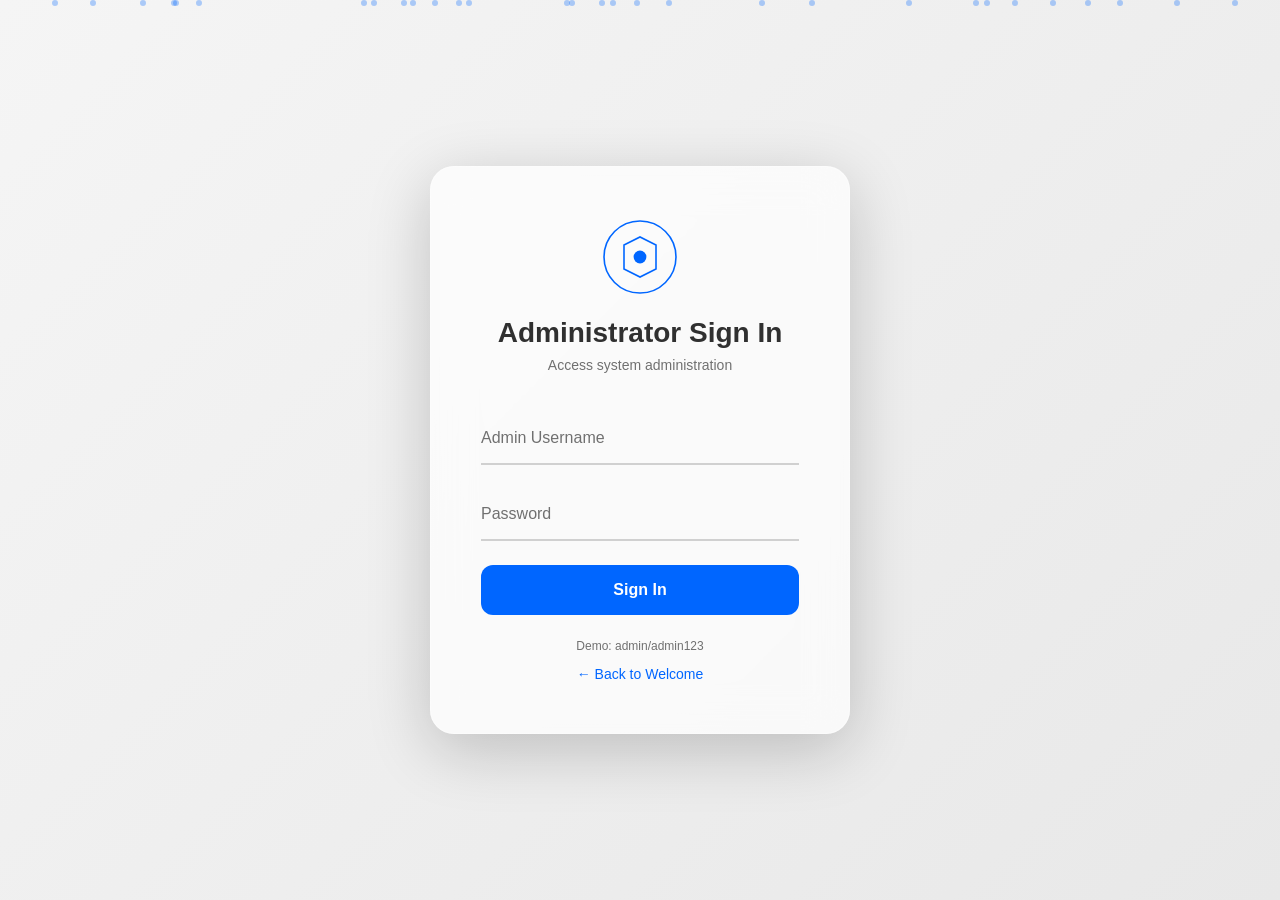
==== admin-dashboard.html @ 5cc5a293 "Initial Commit" ====
<!DOCTYPE html>
<html lang="en">
<head>
    <meta charset="UTF-8">
    <meta name="viewport" content="width=device-width, initial-scale=1.0">
    <title>Admin Dashboard - School Portal</title>
    <link rel="stylesheet" href="css/style.css">
    <link rel="stylesheet" href="css/dashboard.css">
    <link rel="stylesheet" href="css/animations.css">
</head>
<body>
    <div class="dashboard">
        <div class="dashboard-sidebar">
            <div class="sidebar-header">
                <div class="sidebar-logo">
                    <svg viewBox="0 0 100 100" class="sidebar-logo-svg">
                        <circle cx="50" cy="50" r="45" fill="none" stroke="#0066FF" stroke-width="2"/>
                        <path d="M30 35 L50 25 L70 35 L70 65 L50 75 L30 65 Z" fill="none" stroke="#0066FF" stroke-width="2"/>
                        <circle cx="50" cy="50" r="8" fill="#0066FF"/>
                    </svg>
                </div>
                <h3 class="sidebar-title">Admin Portal</h3>
            </div>
            <nav class="sidebar-nav">
                <div class="nav-item active" data-section="overview">
                    <span class="nav-icon">📊</span>
                    <span class="nav-text">Overview</span>
                </div>
                <div class="nav-item" data-section="users">
                    <span class="nav-icon">👥</span>
                    <span class="nav-text">Users</span>
                </div>
                <div class="nav-item" data-section="teachers">
                    <span class="nav-icon">👨‍🏫</span>
                    <span class="nav-text">Teachers</span>
                </div>
                <div class="nav-item" data-section="settings">
                    <span class="nav-icon">⚙️</span>
                    <span class="nav-text">Settings</span>
                </div>
                <div class="nav-item" data-section="backup">
                    <span class="nav-icon">💾</span>
                    <span class="nav-text">Backup</span>
                </div>
            </nav>
            <div class="sidebar-footer">
                <div class="user-info">
                    <div class="user-avatar">🔧</div>
                    <div class="user-details">
                        <p class="user-name">Administrator</p>
                        <p class="user-role">Admin</p>
                    </div>
                </div>
                <button class="logout-button" id="admin-logout">
                    <span class="logout-icon">🚪</span>
                    <span>Logout</span>
                </button>
            </div>
        </div>
        <div class="dashboard-main">
            <div class="dashboard-header">
                <h1 class="page-title" id="admin-page-title">Overview</h1>
            </div>
            <div class="dashboard-content" id="admin-content">
                <!-- Overview Section -->
                <div class="content-section active" id="admin-overview-section">
                    <div class="stats-grid">
                        <div class="stat-card">
                            <div class="stat-icon users-icon">👥</div>
                            <div class="stat-content">
                                <h3 class="stat-value" id="total-users">0</h3>
                                <p class="stat-label">Total Users</p>
                            </div>
                        </div>
                        <div class="stat-card">
                            <div class="stat-icon teachers-icon">👨‍🏫</div>
                            <div class="stat-content">
                                <h3 class="stat-value" id="total-teachers">0</h3>
                                <p class="stat-label">Teachers</p>
                            </div>
                        </div>
                        <div class="stat-card">
                            <div class="stat-icon students-admin-icon">👨‍🎓</div>
                            <div class="stat-content">
                                <h3 class="stat-value" id="total-students-admin">0</h3>
                                <p class="stat-label">Students</p>
                            </div>
                        </div>
                        <div class="stat-card">
                            <div class="stat-icon exams-admin-icon">📝</div>
                            <div class="stat-content">
                                <h3 class="stat-value" id="total-exams-admin">0</h3>
                                <p class="stat-label">Total Exams</p>
                            </div>
                        </div>
                    </div>
                </div>
                <!-- Users Section -->
                <div class="content-section" id="admin-users-section">
                    <div class="section-header">
                        <h2>All Users</h2>
                    </div>
                    <div class="table-container">
                        <table class="data-table">
                            <thead>
                                <tr>
                                    <th>Username</th>
                                    <th>Role</th>
                                    <th>Status</th>
                                    <th>Actions</th>
                                </tr>
                            </thead>
                            <tbody id="users-table-body"></tbody>
                        </table>
                    </div>
                </div>
                <!-- Teachers Section -->
                <div class="content-section" id="admin-teachers-section">
                    <div class="section-header">
                        <h2>Teacher Accounts</h2>
                        <button class="primary-button" id="add-teacher-btn">Add Teacher</button>
                    </div>
                    <div class="table-container">
                        <table class="data-table">
                            <thead>
                                <tr>
                                    <th>Username</th>
                                    <th>Email</th>
                                    <th>Created</th>
                                    <th>Actions</th>
                                </tr>
                            </thead>
                            <tbody id="teachers-table-body"></tbody>
                        </table>
                    </div>
                </div>
                <!-- Settings Section -->
                <div class="content-section" id="admin-settings-section">
                    <div class="section-header">
                        <h2>System Settings</h2>
                    </div>
                    <div class="settings-form">
                        <div class="setting-group">
                            <label>System Name</label>
                            <input type="text" class="setting-input" value="School Portal">
                        </div>
                        <div class="setting-group">
                            <label>Default Exam Duration (minutes)</label>
                            <input type="number" class="setting-input" value="60">
                        </div>
                        <div class="setting-group">
                            <label>Passing Score (%)</label>
                            <input type="number" class="setting-input" value="50">
                        </div>
                        <button class="primary-button">Save Settings</button>
                    </div>
                </div>
                <!-- Backup Section -->
                <div class="content-section" id="admin-backup-section">
                    <div class="section-header">
                        <h2>Backup & Restore</h2>
                    </div>
                    <div class="backup-actions">
                        <button class="primary-button" id="backup-btn">Create Backup</button>
                        <button class="secondary-button" id="restore-btn">Restore Backup</button>
                    </div>
                    <div class="backup-info">
                        <p>Last backup: Never</p>
                    </div>
                </div>
            </div>
        </div>
    </div>

    <!-- Modal Container -->
    <div id="modal-container" class="modal-container hidden">
        <div class="modal-overlay"></div>
        <div class="modal-content" id="modal-content"></div>
    </div>

    <script src="js/database.js"></script>
    <script src="js/admin-dashboard.js"></script>
</body>
</html>
---- css/style.css ----
/* Reset and Base Styles */
* {
    margin: 0;
    padding: 0;
    box-sizing: border-box;
}

:root {
    --primary-blue: #0066FF;
    --primary-blue-light: #3385FF;
    --primary-blue-dark: #0044CC;
    --white: #FFFFFF;
    --gray-100: #F5F5F5;
    --gray-200: #E8E8E8;
    --gray-300: #D0D0D0;
    --gray-400: #A0A0A0;
    --gray-500: #707070;
    --gray-600: #505050;
    --gray-700: #303030;
    --gray-800: #202020;
    --gray-900: #101010;
    --success: #00CC66;
    --warning: #FF9900;
    --error: #FF3366;
    --shadow-sm: 0 2px 8px rgba(0, 0, 0, 0.08);
    --shadow-md: 0 4px 16px rgba(0, 0, 0, 0.12);
    --shadow-lg: 0 8px 32px rgba(0, 0, 0, 0.16);
    --shadow-xl: 0 16px 64px rgba(0, 0, 0, 0.2);
    --glass-bg: rgba(255, 255, 255, 0.7);
    --glass-border: rgba(255, 255, 255, 0.3);
    --transition-fast: 0.2s ease;
    --transition-normal: 0.3s ease;
    --transition-slow: 0.5s ease;
}

body {
    font-family: 'Segoe UI', Tahoma, Geneva, Verdana, sans-serif;
    background: var(--white);
    color: var(--gray-700);
    overflow: hidden;
    height: 100vh;
    width: 100vw;
}

/* Welcome Screen */
.welcome-screen {
    position: fixed;
    top: 0;
    left: 0;
    width: 100%;
    height: 100%;
    background: linear-gradient(135deg, var(--primary-blue) 0%, var(--primary-blue-dark) 100%);
    display: flex;
    align-items: center;
    justify-content: center;
    z-index: 1000;
}

.welcome-content {
    text-align: center;
    color: var(--white);
    z-index: 2;
}

.logo-area {
    margin-bottom: 60px;
}

.logo-icon {
    width: 120px;
    height: 120px;
    margin: 0 auto 30px;
}

.logo-svg {
    width: 100%;
    height: 100%;
    filter: drop-shadow(0 0 20px rgba(255, 255, 255, 0.5));
}

.welcome-title {
    font-size: 24px;
    font-weight: 300;
    letter-spacing: 8px;
    margin-bottom: 10px;
}

.welcome-subtitle {
    font-size: 48px;
    font-weight: 700;
    letter-spacing: 4px;
    text-shadow: 0 0 30px rgba(255, 255, 255, 0.3);
    margin-bottom: 10px;
}

.welcome-description {
    font-size: 16px;
    opacity: 0.8;
    letter-spacing: 2px;
}

.enter-button {
    position: relative;
    padding: 18px 60px;
    font-size: 18px;
    font-weight: 600;
    color: var(--white);
    background: transparent;
    border: 2px solid var(--white);
    border-radius: 50px;
    cursor: pointer;
    overflow: hidden;
    transition: all var(--transition-normal);
}

.enter-button:hover {
    background: var(--white);
    color: var(--primary-blue);
    transform: scale(1.05);
    box-shadow: 0 0 40px rgba(255, 255, 255, 0.4);
}

.button-glow {
    position: absolute;
    top: 50%;
    left: 50%;
    width: 0;
    height: 0;
    background: radial-gradient(circle, rgba(255, 255, 255, 0.3) 0%, transparent 70%);
    transform: translate(-50%, -50%);
    transition: width 0.6s ease, height 0.6s ease;
}

.enter-button:hover .button-glow {
    width: 300px;
    height: 300px;
}

.particles-container {
    position: absolute;
    top: 0;
    left: 0;
    width: 100%;
    height: 100%;
    overflow: hidden;
}

.particle {
    position: absolute;
    width: 4px;
    height: 4px;
    background: rgba(255, 255, 255, 0.6);
    border-radius: 50%;
}

/* Scanner Screen */
.scanner-screen {
    position: fixed;
    top: 0;
    left: 0;
    width: 100%;
    height: 100%;
    background: linear-gradient(135deg, var(--primary-blue) 0%, var(--primary-blue-dark) 100%);
    display: flex;
    align-items: center;
    justify-content: center;
    z-index: 1001;
}

.scanner-screen.hidden {
    display: none;
}

.scanner-container {
    position: relative;
    width: 300px;
    height: 300px;
}

.scanner-ring {
    position: absolute;
    top: 50%;
    left: 50%;
    transform: translate(-50%, -50%);
    border: 2px solid rgba(255, 255, 255, 0.3);
    border-radius: 50%;
}

.ring-1 {
    width: 100px;
    height: 100px;
}

.ring-2 {
    width: 180px;
    height: 180px;
    border-color: rgba(255, 255, 255, 0.5);
}

.ring-3 {
    width: 260px;
    height: 260px;
    border-color: rgba(255, 255, 255, 0.2);
}

.scanner-center {
    position: absolute;
    top: 50%;
    left: 50%;
    transform: translate(-50%, -50%);
    width: 60px;
    height: 60px;
}

.scanner-core {
    width: 100%;
    height: 100%;
    background: var(--white);
    border-radius: 50%;
    box-shadow: 0 0 30px rgba(255, 255, 255, 0.8);
}

.scanner-particles {
    position: absolute;
    top: 0;
    left: 0;
    width: 100%;
    height: 100%;
}

.scanner-particle {
    position: absolute;
    width: 3px;
    height: 3px;
    background: var(--white);
    border-radius: 50%;
}

.scanner-text {
    position: absolute;
    bottom: 100px;
    left: 50%;
    transform: translateX(-50%);
    text-align: center;
    color: var(--white);
}

.scanner-label {
    font-size: 14px;
    letter-spacing: 4px;
    margin-bottom: 10px;
    opacity: 0.8;
}

.scanner-percentage {
    font-size: 48px;
    font-weight: 700;
    text-shadow: 0 0 20px rgba(255, 255, 255, 0.5);
}

.scanner-light-rays {
    position: absolute;
    top: 0;
    left: 0;
    width: 100%;
    height: 100%;
    background: radial-gradient(circle at center, transparent 0%, rgba(0, 0, 0, 0.3) 100%);
}

/* Login Screen */
.login-screen {
    position: fixed;
    top: 0;
    left: 0;
    width: 100%;
    height: 100%;
    display: flex;
    align-items: center;
    justify-content: center;
}

.login-background {
    position: absolute;
    top: 0;
    left: 0;
    width: 100%;
    height: 100%;
    background: linear-gradient(135deg, var(--gray-100) 0%, var(--gray-200) 100%);
}

.login-particles {
    position: absolute;
    top: 0;
    left: 0;
    width: 100%;
    height: 100%;
    overflow: hidden;
}

.login-particle {
    position: absolute;
    width: 6px;
    height: 6px;
    background: var(--primary-blue);
    border-radius: 50%;
    opacity: 0.3;
}

.login-card {
    position: relative;
    width: 420px;
    padding: 50px;
    background: var(--glass-bg);
    backdrop-filter: blur(20px);
    -webkit-backdrop-filter: blur(20px);
    border: 1px solid var(--glass-border);
    border-radius: 24px;
    box-shadow: var(--shadow-xl);
    z-index: 2;
}

.login-header {
    text-align: center;
    margin-bottom: 40px;
}

.login-logo {
    width: 80px;
    height: 80px;
    margin: 0 auto 20px;
}

.login-logo-svg {
    width: 100%;
    height: 100%;
}

.login-title {
    font-size: 28px;
    font-weight: 700;
    color: var(--gray-700);
    margin-bottom: 8px;
}

.login-subtitle {
    font-size: 14px;
    color: var(--gray-500);
}

.input-group {
    position: relative;
    margin-bottom: 24px;
}

.input-field {
    width: 100%;
    padding: 16px 0;
    font-size: 16px;
    background: transparent;
    border: none;
    border-bottom: 2px solid var(--gray-300);
    outline: none;
    transition: border-color var(--transition-normal);
}

.input-field:focus {
    border-bottom-color: var(--primary-blue);
}

.input-field:focus + .input-label,
.input-field:not(:placeholder-shown) + .input-label {
    top: -8px;
    font-size: 12px;
    color: var(--primary-blue);
}

.input-label {
    position: absolute;
    top: 16px;
    left: 0;
    font-size: 16px;
    color: var(--gray-500);
    pointer-events: none;
    transition: all var(--transition-normal);
}

.input-underline {
    position: absolute;
    bottom: 0;
    left: 0;
    width: 0;
    height: 2px;
    background: var(--primary-blue);
    transition: width var(--transition-normal);
}

.input-field:focus ~ .input-underline {
    width: 100%;
}

.login-button {
    position: relative;
    width: 100%;
    padding: 16px;
    font-size: 16px;
    font-weight: 600;
    color: var(--white);
    background: var(--primary-blue);
    border: none;
    border-radius: 12px;
    cursor: pointer;
    overflow: hidden;
    transition: all var(--transition-normal);
}

.login-button:hover {
    background: var(--primary-blue-light);
    transform: translateY(-2px);
    box-shadow: var(--shadow-lg);
}

.login-button:active {
    transform: translateY(0);
}

.button-loader {
    position: absolute;
    top: 50%;
    left: 50%;
    width: 24px;
    height: 24px;
    border: 3px solid rgba(255, 255, 255, 0.3);
    border-top-color: var(--white);
    border-radius: 50%;
    transform: translate(-50%, -50%);
    opacity: 0;
    transition: opacity var(--transition-normal);
}

.login-button.loading .button-loader {
    opacity: 1;
    animation: spin 1s linear infinite;
}

.login-button.loading .button-text {
    opacity: 0;
}

.button-ripple {
    position: absolute;
    top: 50%;
    left: 50%;
    width: 0;
    height: 0;
    background: rgba(255, 255, 255, 0.3);
    border-radius: 50%;
    transform: translate(-50%, -50%);
    transition: width 0.6s ease, height 0.6s ease;
}

.login-button:active .button-ripple {
    width: 300px;
    height: 300px;
}

.login-footer {
    margin-top: 24px;
    text-align: center;
}

.demo-credentials {
    font-size: 12px;
    color: var(--gray-500);
    margin-bottom: 12px;
}

.back-link {
    font-size: 14px;
    color: var(--primary-blue);
    text-decoration: none;
    transition: color var(--transition-normal);
}

.back-link:hover {
    color: var(--primary-blue-dark);
}

/* Utility Classes */
.hidden {
    display: none !important;
}

/* Buttons */
.primary-button {
    padding: 12px 24px;
    font-size: 14px;
    font-weight: 600;
    color: var(--white);
    background: var(--primary-blue);
    border: none;
    border-radius: 8px;
    cursor: pointer;
    transition: all var(--transition-normal);
}

.primary-button:hover {
    background: var(--primary-blue-light);
    transform: translateY(-2px);
    box-shadow: var(--shadow-md);
}

.secondary-button {
    padding: 12px 24px;
    font-size: 14px;
    font-weight: 600;
    color: var(--gray-700);
    background: var(--white);
    border: 2px solid var(--gray-300);
    border-radius: 8px;
    cursor: pointer;
    transition: all var(--transition-normal);
}

.secondary-button:hover {
    border-color: var(--primary-blue);
    color: var(--primary-blue);
}

.action-button {
    position: relative;
    width: 40px;
    height: 40px;
    background: var(--white);
    border: none;
    border-radius: 50%;
    cursor: pointer;
    transition: all var(--transition-normal);
}

.action-button:hover {
    background: var(--gray-100);
    transform: scale(1.1);
}

.notification-badge {
    position: absolute;
    top: -4px;
    right: -4px;
    min-width: 18px;
    height: 18px;
    padding: 0 6px;
    font-size: 11px;
    font-weight: 700;
    color: var(--white);
    background: var(--error);
    border-radius: 9px;
    display: flex;
    align-items: center;
    justify-content: center;
}

/* Modal */
.modal-container {
    position: fixed;
    top: 0;
    left: 0;
    width: 100%;
    height: 100%;
    z-index: 2000;
    display: flex;
    align-items: center;
    justify-content: center;
}

.modal-container.hidden {
    display: none;
}

.modal-overlay {
    position: absolute;
    top: 0;
    left: 0;
    width: 100%;
    height: 100%;
    background: rgba(0, 0, 0, 0.5);
    backdrop-filter: blur(4px);
}

.modal-content {
    position: relative;
    max-width: 600px;
    max-height: 80vh;
    overflow-y: auto;
    background: var(--white);
    border-radius: 16px;
    box-shadow: var(--shadow-xl);
    padding: 32px;
}

/* Scrollbar */
::-webkit-scrollbar {
    width: 8px;
}

::-webkit-scrollbar-track {
    background: var(--gray-100);
}

::-webkit-scrollbar-thumb {
    background: var(--gray-400);
    border-radius: 4px;
}

::-webkit-scrollbar-thumb:hover {
    background: var(--gray-500);
}
---- css/dashboard.css ----
/* Dashboard Styles */

.dashboard {
    position: fixed;
    top: 0;
    left: 0;
    width: 100%;
    height: 100%;
    display: flex;
    background: var(--gray-100);
}

/* Sidebar */
.dashboard-sidebar {
    width: 280px;
    background: var(--white);
    box-shadow: var(--shadow-md);
    display: flex;
    flex-direction: column;
    z-index: 10;
}

.sidebar-header {
    padding: 32px 24px;
    border-bottom: 1px solid var(--gray-200);
}

.sidebar-logo {
    width: 50px;
    height: 50px;
    margin-bottom: 16px;
}

.sidebar-logo-svg {
    width: 100%;
    height: 100%;
}

.sidebar-title {
    font-size: 18px;
    font-weight: 700;
    color: var(--gray-700);
}

.sidebar-nav {
    flex: 1;
    padding: 24px 16px;
    overflow-y: auto;
}

.nav-item {
    display: flex;
    align-items: center;
    padding: 16px 20px;
    margin-bottom: 8px;
    border-radius: 12px;
    cursor: pointer;
    transition: all var(--transition-normal);
}

.nav-item:hover {
    background: var(--gray-100);
}

.nav-item.active {
    background: var(--primary-blue);
    color: var(--white);
}

.nav-icon {
    font-size: 20px;
    margin-right: 12px;
}

.nav-text {
    font-size: 14px;
    font-weight: 600;
}

.sidebar-footer {
    padding: 24px;
    border-top: 1px solid var(--gray-200);
}

.user-info {
    display: flex;
    align-items: center;
    margin-bottom: 16px;
}

.user-avatar {
    width: 40px;
    height: 40px;
    font-size: 20px;
    display: flex;
    align-items: center;
    justify-content: center;
    background: var(--gray-100);
    border-radius: 50%;
    margin-right: 12px;
}

.user-details {
    flex: 1;
}

.user-name {
    font-size: 14px;
    font-weight: 600;
    color: var(--gray-700);
    margin-bottom: 4px;
}

.user-role {
    font-size: 12px;
    color: var(--gray-500);
}

.logout-button {
    width: 100%;
    padding: 12px;
    display: flex;
    align-items: center;
    justify-content: center;
    background: var(--gray-100);
    border: none;
    border-radius: 8px;
    cursor: pointer;
    transition: all var(--transition-normal);
}

.logout-button:hover {
    background: var(--error);
    color: var(--white);
}

.logout-icon {
    margin-right: 8px;
}

/* Dashboard Main */
.dashboard-main {
    flex: 1;
    display: flex;
    flex-direction: column;
    overflow: hidden;
}

.dashboard-header {
    padding: 24px 32px;
    background: var(--white);
    box-shadow: var(--shadow-sm);
    display: flex;
    justify-content: space-between;
    align-items: center;
}

.page-title {
    font-size: 24px;
    font-weight: 700;
    color: var(--gray-700);
}

.header-actions {
    display: flex;
    gap: 12px;
}

.dashboard-content {
    flex: 1;
    padding: 32px;
    overflow-y: auto;
}

/* Content Sections */
.content-section {
    display: none;
}

.content-section.active {
    display: block;
    animation: fadeIn 0.3s ease;
}

/* Stats Grid */
.stats-grid {
    display: grid;
    grid-template-columns: repeat(auto-fit, minmax(250px, 1fr));
    gap: 24px;
}

.stat-card {
    background: var(--white);
    border-radius: 16px;
    padding: 24px;
    box-shadow: var(--shadow-md);
    display: flex;
    align-items: center;
    transition: all var(--transition-normal);
    animation: slideInUp 0.5s ease forwards;
    opacity: 0;
}

.stat-card:hover {
    transform: translateY(-4px);
    box-shadow: var(--shadow-lg);
}

.stat-icon {
    width: 60px;
    height: 60px;
    font-size: 28px;
    display: flex;
    align-items: center;
    justify-content: center;
    background: var(--gray-100);
    border-radius: 12px;
    margin-right: 16px;
}

.stat-content {
    flex: 1;
}

.stat-value {
    font-size: 32px;
    font-weight: 700;
    color: var(--gray-700);
    margin-bottom: 4px;
}

.stat-label {
    font-size: 14px;
    color: var(--gray-500);
}

/* Section Header */
.section-header {
    display: flex;
    justify-content: space-between;
    align-items: center;
    margin-bottom: 24px;
}

.section-header h2 {
    font-size: 20px;
    font-weight: 700;
    color: var(--gray-700);
}

/* Search Bar */
.search-bar {
    margin-bottom: 24px;
}

.search-input {
    width: 100%;
    padding: 16px 20px;
    font-size: 14px;
    background: var(--white);
    border: 2px solid var(--gray-200);
    border-radius: 12px;
    outline: none;
    transition: border-color var(--transition-normal);
}

.search-input:focus {
    border-color: var(--primary-blue);
}

/* Table */
.table-container {
    background: var(--white);
    border-radius: 16px;
    box-shadow: var(--shadow-md);
    overflow: hidden;
}

.data-table {
    width: 100%;
    border-collapse: collapse;
}

.data-table thead {
    background: var(--gray-100);
}

.data-table th {
    padding: 16px;
    text-align: left;
    font-size: 12px;
    font-weight: 600;
    color: var(--gray-600);
    text-transform: uppercase;
    letter-spacing: 0.5px;
}

.data-table td {
    padding: 16px;
    border-bottom: 1px solid var(--gray-200);
    font-size: 14px;
    color: var(--gray-700);
}

.data-table tbody tr:hover {
    background: var(--gray-50);
}

.data-table tbody tr:last-child td {
    border-bottom: none;
}

/* Results Summary */
.results-summary {
    display: grid;
    grid-template-columns: repeat(auto-fit, minmax(200px, 1fr));
    gap: 24px;
    margin-bottom: 24px;
}

.summary-card {
    background: var(--white);
    border-radius: 16px;
    padding: 24px;
    box-shadow: var(--shadow-md);
}

.summary-card h3 {
    font-size: 14px;
    color: var(--gray-500);
    margin-bottom: 16px;
}

.progress-bar {
    width: 100%;
    height: 8px;
    background: var(--gray-200);
    border-radius: 4px;
    overflow: hidden;
    margin-bottom: 8px;
}

.progress-fill {
    height: 100%;
    background: var(--success);
    border-radius: 4px;
    transition: width 1s ease;
}

.percentage {
    font-size: 24px;
    font-weight: 700;
    color: var(--gray-700);
}

.average-score {
    font-size: 32px;
    font-weight: 700;
    color: var(--primary-blue);
}

/* Monitoring Grid */
.monitoring-grid {
    display: grid;
    grid-template-columns: repeat(auto-fill, minmax(300px, 1fr));
    gap: 24px;
}

.no-active-exams,
.no-exams,
.no-results {
    text-align: center;
    padding: 60px 20px;
    color: var(--gray-500);
}

/* Student Dashboard */
.student-dashboard {
    height: 100vh;
    display: flex;
    flex-direction: column;
    background: var(--gray-100);
}

.student-header {
    padding: 24px 32px;
    background: var(--white);
    box-shadow: var(--shadow-md);
    display: flex;
    justify-content: space-between;
    align-items: center;
}

.student-logo {
    width: 50px;
    height: 50px;
}

.student-logo-svg {
    width: 100%;
    height: 100%;
}

.student-title {
    font-size: 24px;
    font-weight: 700;
    color: var(--gray-700);
}

.student-user {
    display: flex;
    align-items: center;
    gap: 12px;
}

.student-avatar {
    width: 40px;
    height: 40px;
    font-size: 20px;
    display: flex;
    align-items: center;
    justify-content: center;
    background: var(--gray-100);
    border-radius: 50%;
}

.student-name {
    font-size: 14px;
    font-weight: 600;
    color: var(--gray-700);
}

.logout-button-small {
    padding: 8px 16px;
    font-size: 12px;
    font-weight: 600;
    color: var(--gray-700);
    background: var(--gray-100);
    border: none;
    border-radius: 6px;
    cursor: pointer;
    transition: all var(--transition-normal);
}

.logout-button-small:hover {
    background: var(--error);
    color: var(--white);
}

.student-content {
    flex: 1;
    padding: 32px;
    overflow-y: auto;
}

.student-welcome {
    margin-bottom: 32px;
}

.student-welcome h2 {
    font-size: 28px;
    font-weight: 700;
    color: var(--gray-700);
    margin-bottom: 8px;
}

.student-welcome p {
    font-size: 16px;
    color: var(--gray-500);
}

.student-sections {
    display: grid;
    grid-template-columns: repeat(auto-fit, minmax(400px, 1fr));
    gap: 24px;
}

.student-section {
    background: var(--white);
    border-radius: 16px;
    padding: 24px;
    box-shadow: var(--shadow-md);
}

.student-section h3 {
    font-size: 18px;
    font-weight: 700;
    color: var(--gray-700);
    margin-bottom: 20px;
}

.exams-list,
.results-list {
    display: flex;
    flex-direction: column;
    gap: 16px;
}

.exam-card,
.result-card {
    padding: 16px;
    background: var(--gray-100);
    border-radius: 12px;
    transition: all var(--transition-normal);
}

.exam-card:hover {
    background: var(--gray-200);
}

.exam-card h4 {
    font-size: 16px;
    font-weight: 600;
    color: var(--gray-700);
    margin-bottom: 8px;
}

.exam-card p {
    font-size: 14px;
    color: var(--gray-500);
    margin-bottom: 12px;
}

.exam-card .exam-actions {
    display: flex;
    gap: 12px;
}

.start-exam-btn {
    padding: 8px 16px;
    font-size: 12px;
    font-weight: 600;
    color: var(--white);
    background: var(--primary-blue);
    border: none;
    border-radius: 6px;
    cursor: pointer;
    transition: all var(--transition-normal);
}

.start-exam-btn:hover {
    background: var(--primary-blue-light);
}

.start-exam-btn:disabled {
    background: var(--gray-400);
    cursor: not-allowed;
}

.result-card h4 {
    font-size: 16px;
    font-weight: 600;
    color: var(--gray-700);
    margin-bottom: 8px;
}

.result-card .score {
    font-size: 24px;
    font-weight: 700;
    color: var(--primary-blue);
}

.result-card .status {
    font-size: 12px;
    font-weight: 600;
    padding: 4px 8px;
    border-radius: 4px;
    display: inline-block;
}

.result-card .status.pass {
    background: rgba(0, 204, 102, 0.1);
    color: var(--success);
}

.result-card .status.fail {
    background: rgba(255, 51, 102, 0.1);
    color: var(--error);
}

/* Exam Interface */
.exam-interface {
    height: 100vh;
    display: flex;
    flex-direction: column;
    background: var(--gray-100);
}

.exam-header {
    padding: 20px 32px;
    background: var(--white);
    box-shadow: var(--shadow-md);
    display: flex;
    justify-content: space-between;
    align-items: center;
}

.exam-info h2 {
    font-size: 20px;
    font-weight: 700;
    color: var(--gray-700);
    margin-bottom: 4px;
}

.exam-subject {
    font-size: 14px;
    color: var(--gray-500);
}

.exam-timer {
    display: flex;
    align-items: center;
    gap: 8px;
    padding: 12px 20px;
    background: var(--gray-100);
    border-radius: 8px;
}

.timer-icon {
    font-size: 18px;
}

.timer-display {
    font-size: 18px;
    font-weight: 700;
    color: var(--gray-700);
    font-family: 'Courier New', monospace;
}

.submit-exam-button {
    padding: 12px 24px;
    font-size: 14px;
    font-weight: 600;
    color: var(--white);
    background: var(--success);
    border: none;
    border-radius: 8px;
    cursor: pointer;
    transition: all var(--transition-normal);
}

.submit-exam-button:hover {
    background: #00E67A;
    transform: translateY(-2px);
    box-shadow: var(--shadow-md);
}

.exam-body {
    flex: 1;
    display: flex;
    padding: 32px;
    gap: 24px;
    overflow: hidden;
}

.question-area {
    flex: 1;
    background: var(--white);
    border-radius: 16px;
    padding: 32px;
    box-shadow: var(--shadow-md);
    overflow-y: auto;
}

.question-header {
    display: flex;
    justify-content: space-between;
    align-items: center;
    margin-bottom: 24px;
    padding-bottom: 16px;
    border-bottom: 2px solid var(--gray-200);
}

.question-number {
    font-size: 18px;
    font-weight: 700;
    color: var(--primary-blue);
}

.question-progress {
    font-size: 14px;
    color: var(--gray-500);
}

.question-content {
    margin-bottom: 32px;
}

.question-text {
    font-size: 18px;
    line-height: 1.6;
    color: var(--gray-700);
}

.options-container {
    display: flex;
    flex-direction: column;
    gap: 16px;
}

.option-item {
    display: flex;
    align-items: center;
    padding: 16px 20px;
    background: var(--gray-100);
    border: 2px solid var(--gray-200);
    border-radius: 12px;
    cursor: pointer;
    transition: all var(--transition-normal);
}

.option-item:hover {
    background: var(--gray-200);
    border-color: var(--primary-blue-light);
}

.option-item.selected {
    background: rgba(0, 102, 255, 0.05);
    border-color: var(--primary-blue);
}

.option-item input[type="radio"] {
    margin-right: 12px;
    width: 20px;
    height: 20px;
    accent-color: var(--primary-blue);
}

.option-label {
    font-size: 16px;
    color: var(--gray-700);
}

.question-nav {
    width: 300px;
    display: flex;
    flex-direction: column;
    gap: 16px;
}

.nav-buttons {
    display: flex;
    gap: 12px;
}

.nav-button {
    flex: 1;
    padding: 12px;
    font-size: 14px;
    font-weight: 600;
    color: var(--gray-700);
    background: var(--white);
    border: 2px solid var(--gray-300);
    border-radius: 8px;
    cursor: pointer;
    transition: all var(--transition-normal);
}

.nav-button:hover {
    border-color: var(--primary-blue);
    color: var(--primary-blue);
}

.nav-button:disabled {
    opacity: 0.5;
    cursor: not-allowed;
}

.question-palette {
    background: var(--white);
    border-radius: 16px;
    padding: 20px;
    box-shadow: var(--shadow-md);
    display: grid;
    grid-template-columns: repeat(5, 1fr);
    gap: 8px;
}

.palette-item {
    width: 40px;
    height: 40px;
    display: flex;
    align-items: center;
    justify-content: center;
    background: var(--gray-100);
    border: 2px solid var(--gray-200);
    border-radius: 8px;
    font-size: 14px;
    font-weight: 600;
    color: var(--gray-700);
    cursor: pointer;
    transition: all var(--transition-normal);
}

.palette-item:hover {
    background: var(--gray-200);
}

.palette-item.answered {
    background: var(--primary-blue);
    border-color: var(--primary-blue);
    color: var(--white);
}

.palette-item.current {
    border-color: var(--primary-blue);
    border-width: 3px;
}

/* Settings Form */
.settings-form {
    background: var(--white);
    border-radius: 16px;
    padding: 32px;
    box-shadow: var(--shadow-md);
}

.setting-group {
    margin-bottom: 24px;
}

.setting-group label {
    display: block;
    font-size: 14px;
    font-weight: 600;
    color: var(--gray-700);
    margin-bottom: 8px;
}

.setting-input {
    width: 100%;
    padding: 12px 16px;
    font-size: 14px;
    background: var(--gray-100);
    border: 2px solid var(--gray-200);
    border-radius: 8px;
    outline: none;
    transition: border-color var(--transition-normal);
}

.setting-input:focus {
    border-color: var(--primary-blue);
    background: var(--white);
}

/* Backup Actions */
.backup-actions {
    display: flex;
    gap: 16px;
    margin-bottom: 24px;
}

.backup-info {
    padding: 20px;
    background: var(--gray-100);
    border-radius: 8px;
}

.backup-info p {
    font-size: 14px;
    color: var(--gray-600);
}
---- css/animations.css ----
/* Animations */

@keyframes logoFloat {
    0%, 100% {
        transform: translateY(0);
    }
    50% {
        transform: translateY(-10px);
    }
}

@keyframes fadeInUp {
    from {
        opacity: 0;
        transform: translateY(30px);
    }
    to {
        opacity: 1;
        transform: translateY(0);
    }
}

@keyframes ringRotate {
    from {
        transform: translate(-50%, -50%) rotate(0deg);
    }
    to {
        transform: translate(-50%, -50%) rotate(360deg);
    }
}

@keyframes corePulse {
    0%, 100% {
        transform: scale(1);
        opacity: 1;
    }
    50% {
        transform: scale(1.2);
        opacity: 0.8;
    }
}

@keyframes scannerParticleOrbit {
    from {
        transform: rotate(0deg) translateX(150px) rotate(0deg);
    }
    to {
        transform: rotate(360deg) translateX(150px) rotate(-360deg);
    }
}

@keyframes particleFloat {
    0% {
        transform: translateY(100vh) rotate(0deg);
        opacity: 0;
    }
    10% {
        opacity: 1;
    }
    90% {
        opacity: 1;
    }
    100% {
        transform: translateY(-100vh) rotate(720deg);
        opacity: 0;
    }
}

@keyframes loginParticleFloat {
    0% {
        transform: translateY(100vh) translateX(0);
        opacity: 0;
    }
    10% {
        opacity: 0.3;
    }
    90% {
        opacity: 0.3;
    }
    100% {
        transform: translateY(-100vh) translateX(100px);
        opacity: 0;
    }
}

@keyframes spin {
    from {
        transform: translate(-50%, -50%) rotate(0deg);
    }
    to {
        transform: translate(-50%, -50%) rotate(360deg);
    }
}

@keyframes slideInLeft {
    from {
        transform: translateX(-100%);
        opacity: 0;
    }
    to {
        transform: translateX(0);
        opacity: 1;
    }
}

@keyframes slideInRight {
    from {
        transform: translateX(100%);
        opacity: 0;
    }
    to {
        transform: translateX(0);
        opacity: 1;
    }
}

@keyframes slideInUp {
    from {
        transform: translateY(100%);
        opacity: 0;
    }
    to {
        transform: translateY(0);
        opacity: 1;
    }
}

@keyframes slideInDown {
    from {
        transform: translateY(-100%);
        opacity: 0;
    }
    to {
        transform: translateY(0);
        opacity: 1;
    }
}

@keyframes fadeIn {
    from {
        opacity: 0;
    }
    to {
        opacity: 1;
    }
}

@keyframes fadeOut {
    from {
        opacity: 1;
    }
    to {
        opacity: 0;
    }
}

@keyframes scaleIn {
    from {
        transform: scale(0.8);
        opacity: 0;
    }
    to {
        transform: scale(1);
        opacity: 1;
    }
}

@keyframes scaleOut {
    from {
        transform: scale(1);
        opacity: 1;
    }
    to {
        transform: scale(0.8);
        opacity: 0;
    }
}

@keyframes bounce {
    0%, 20%, 50%, 80%, 100% {
        transform: translateY(0);
    }
    40% {
        transform: translateY(-20px);
    }
    60% {
        transform: translateY(-10px);
    }
}

@keyframes shake {
    0%, 100% {
        transform: translateX(0);
    }
    10%, 30%, 50%, 70%, 90% {
        transform: translateX(-5px);
    }
    20%, 40%, 60%, 80% {
        transform: translateX(5px);
    }
}

@keyframes pulse {
    0%, 100% {
        transform: scale(1);
    }
    50% {
        transform: scale(1.05);
    }
}

@keyframes glow {
    0%, 100% {
        box-shadow: 0 0 5px var(--primary-blue);
    }
    50% {
        box-shadow: 0 0 20px var(--primary-blue), 0 0 30px var(--primary-blue);
    }
}

@keyframes countUp {
    from {
        opacity: 0;
        transform: translateY(20px);
    }
    to {
        opacity: 1;
        transform: translateY(0);
    }
}

@keyframes progressFill {
    from {
        width: 0%;
    }
    to {
        width: var(--progress-width);
    }
}

@keyframes modalOpen {
    from {
        transform: scale(0.9);
        opacity: 0;
    }
    to {
        transform: scale(1);
        opacity: 1;
    }
}

@keyframes modalClose {
    from {
        transform: scale(1);
        opacity: 1;
    }
    to {
        transform: scale(0.9);
        opacity: 0;
    }
}

@keyframes ripple {
    from {
        transform: scale(0);
        opacity: 1;
    }
    to {
        transform: scale(4);
        opacity: 0;
    }
}

@keyframes lightSweep {
    0% {
        transform: rotate(0deg);
    }
    100% {
        transform: rotate(360deg);
    }
}

/* Animation Classes */
.animate-fade-in {
    animation: fadeIn 0.5s ease forwards;
}

.animate-fade-out {
    animation: fadeOut 0.5s ease forwards;
}

.animate-slide-in-left {
    animation: slideInLeft 0.5s ease forwards;
}

.animate-slide-in-right {
    animation: slideInRight 0.5s ease forwards;
}

.animate-slide-in-up {
    animation: slideInUp 0.5s ease forwards;
}

.animate-slide-in-down {
    animation: slideInDown 0.5s ease forwards;
}

.animate-scale-in {
    animation: scaleIn 0.3s ease forwards;
}

.animate-scale-out {
    animation: scaleOut 0.3s ease forwards;
}

.animate-bounce {
    animation: bounce 1s ease;
}

.animate-shake {
    animation: shake 0.5s ease;
}

.animate-pulse {
    animation: pulse 2s ease infinite;
}

.animate-glow {
    animation: glow 2s ease infinite;
}

/* Staggered Animations */
.stagger-1 {
    animation-delay: 0.1s;
}

.stagger-2 {
    animation-delay: 0.2s;
}

.stagger-3 {
    animation-delay: 0.3s;
}

.stagger-4 {
    animation-delay: 0.4s;
}

.stagger-5 {
    animation-delay: 0.5s;
}

/* Transition Classes */
.transition-all {
    transition: all var(--transition-normal);
}

.transition-fast {
    transition: all var(--transition-fast);
}

.transition-slow {
    transition: all var(--transition-slow);
}
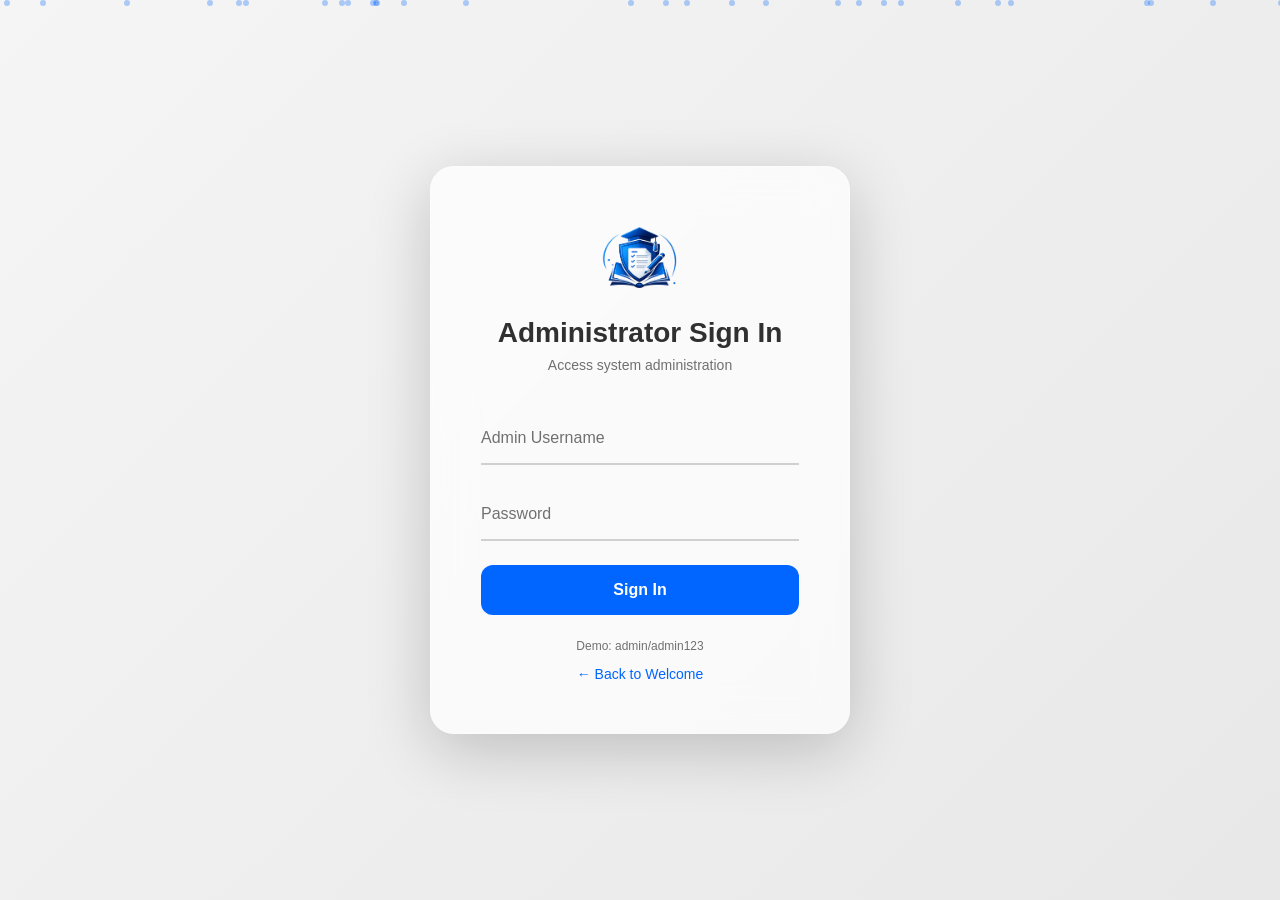
==== commit fe447c5a: "d" ====
--- a/admin-dashboard.html
+++ b/admin-dashboard.html
@@ -4,6 +4,7 @@
     <meta charset="UTF-8">
     <meta name="viewport" content="width=device-width, initial-scale=1.0">
     <title>Admin Dashboard - School Portal</title>
+    <link rel="icon" type="image/png" href="assets/logo.png">
     <link rel="stylesheet" href="css/style.css">
     <link rel="stylesheet" href="css/dashboard.css">
     <link rel="stylesheet" href="css/animations.css">
@@ -13,11 +14,7 @@
         <div class="dashboard-sidebar">
             <div class="sidebar-header">
                 <div class="sidebar-logo">
-                    <svg viewBox="0 0 100 100" class="sidebar-logo-svg">
-                        <circle cx="50" cy="50" r="45" fill="none" stroke="#0066FF" stroke-width="2"/>
-                        <path d="M30 35 L50 25 L70 35 L70 65 L50 75 L30 65 Z" fill="none" stroke="#0066FF" stroke-width="2"/>
-                        <circle cx="50" cy="50" r="8" fill="#0066FF"/>
-                    </svg>
+                    <img src="assets/logo.png" alt="School Portal Logo" class="sidebar-logo-img">
                 </div>
                 <h3 class="sidebar-title">Admin Portal</h3>
             </div>
--- a/css/style.css
+++ b/css/style.css
@@ -72,10 +72,12 @@
     margin: 0 auto 30px;
 }
 
-.logo-svg {
-    width: 100%;
-    height: 100%;
+.logo-img {
+    width: 100%;
+    height: 100%;
+    object-fit: contain;
     filter: drop-shadow(0 0 20px rgba(255, 255, 255, 0.5));
+    animation: logoFloat 4s ease-in-out infinite;
 }
 
 .welcome-title {
@@ -330,9 +332,10 @@
     margin: 0 auto 20px;
 }
 
-.login-logo-svg {
-    width: 100%;
-    height: 100%;
+.login-logo-img {
+    width: 100%;
+    height: 100%;
+    object-fit: contain;
 }
 
 .login-title {
--- a/css/dashboard.css
+++ b/css/dashboard.css
@@ -31,9 +31,10 @@
     margin-bottom: 16px;
 }
 
-.sidebar-logo-svg {
+.sidebar-logo-img {
     width: 100%;
     height: 100%;
+    object-fit: contain;
 }
 
 .sidebar-title {
@@ -396,9 +397,10 @@
     height: 50px;
 }
 
-.student-logo-svg {
+.student-logo-img {
     width: 100%;
     height: 100%;
+    object-fit: contain;
 }
 
 .student-title {
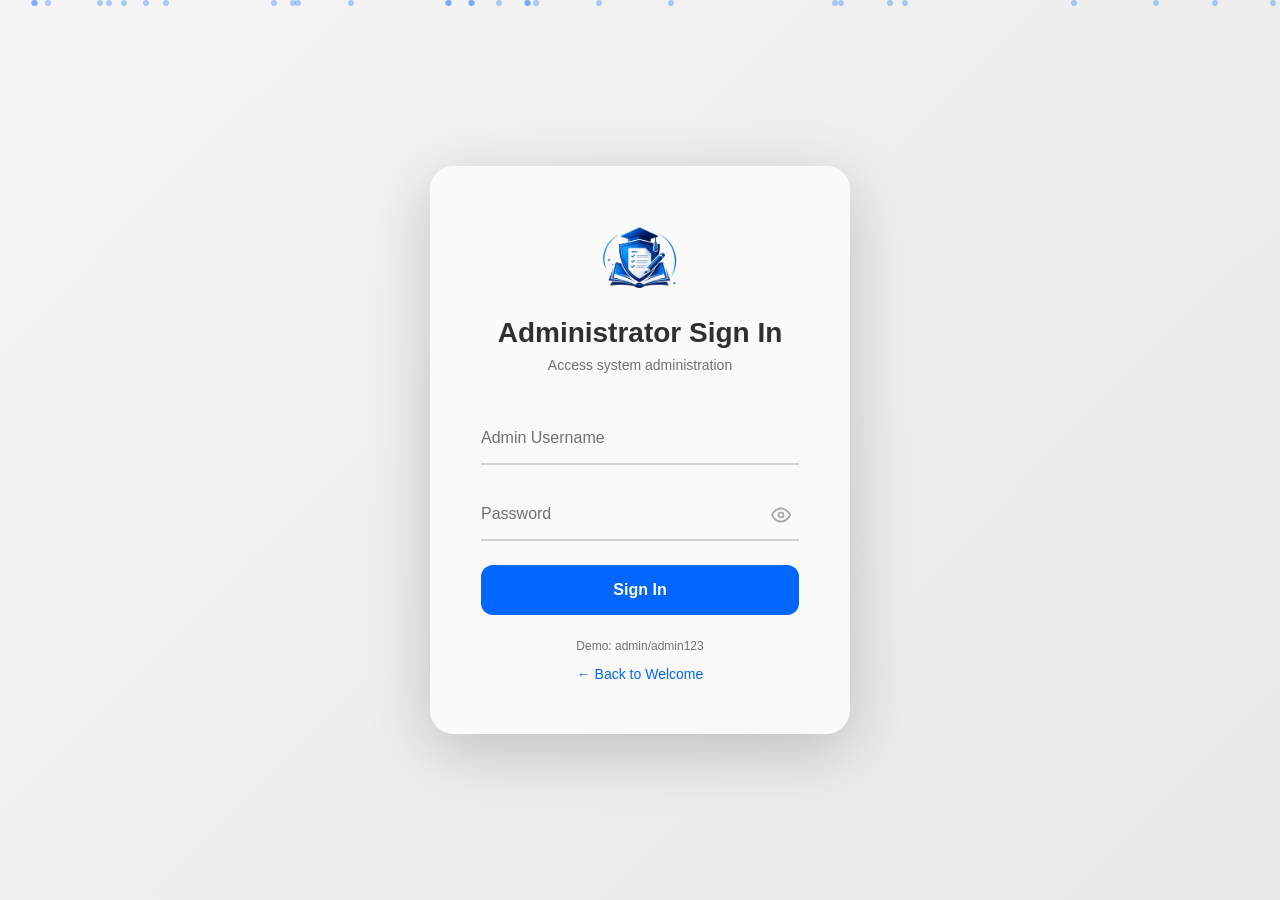
==== commit c68efa6b: "b" ====
--- a/admin-dashboard.html
+++ b/admin-dashboard.html
@@ -20,36 +20,78 @@
             </div>
             <nav class="sidebar-nav">
                 <div class="nav-item active" data-section="overview">
-                    <span class="nav-icon">📊</span>
+                    <span class="nav-icon">
+                        <svg width="20" height="20" viewBox="0 0 24 24" fill="none" stroke="currentColor" stroke-width="2">
+                            <rect x="3" y="3" width="18" height="18" rx="2" ry="2"></rect>
+                            <line x1="3" y1="9" x2="21" y2="9"></line>
+                            <line x1="9" y1="21" x2="9" y2="9"></line>
+                        </svg>
+                    </span>
                     <span class="nav-text">Overview</span>
                 </div>
                 <div class="nav-item" data-section="users">
-                    <span class="nav-icon">👥</span>
+                    <span class="nav-icon">
+                        <svg width="20" height="20" viewBox="0 0 24 24" fill="none" stroke="currentColor" stroke-width="2">
+                            <path d="M17 21v-2a4 4 0 0 0-4-4H5a4 4 0 0 0-4 4v2"></path>
+                            <circle cx="9" cy="7" r="4"></circle>
+                            <path d="M23 21v-2a4 4 0 0 0-3-3.87"></path>
+                            <path d="M16 3.13a4 4 0 0 1 0 7.75"></path>
+                        </svg>
+                    </span>
                     <span class="nav-text">Users</span>
                 </div>
                 <div class="nav-item" data-section="teachers">
-                    <span class="nav-icon">👨‍🏫</span>
+                    <span class="nav-icon">
+                        <svg width="20" height="20" viewBox="0 0 24 24" fill="none" stroke="currentColor" stroke-width="2">
+                            <path d="M17 21v-2a4 4 0 0 0-4-4H5a4 4 0 0 0-4 4v2"></path>
+                            <circle cx="9" cy="7" r="4"></circle>
+                            <path d="M23 21v-2a4 4 0 0 0-3-3.87"></path>
+                            <path d="M16 3.13a4 4 0 0 1 0 7.75"></path>
+                        </svg>
+                    </span>
                     <span class="nav-text">Teachers</span>
                 </div>
                 <div class="nav-item" data-section="settings">
-                    <span class="nav-icon">⚙️</span>
+                    <span class="nav-icon">
+                        <svg width="20" height="20" viewBox="0 0 24 24" fill="none" stroke="currentColor" stroke-width="2">
+                            <circle cx="12" cy="12" r="3"></circle>
+                            <path d="M19.4 15a1.65 1.65 0 0 0 .33 1.82l.06.06a2 2 0 0 1 0 2.83 2 2 0 0 1-2.83 0l-.06-.06a1.65 1.65 0 0 0-1.82-.33 1.65 1.65 0 0 0-1 1.51V21a2 2 0 0 1-2 2 2 2 0 0 1-2-2v-.09A1.65 1.65 0 0 0 9 19.4a1.65 1.65 0 0 0-1.82.33l-.06.06a2 2 0 0 1-2.83 0 2 2 0 0 1 0-2.83l.06-.06a1.65 1.65 0 0 0 .33-1.82 1.65 1.65 0 0 0-1.51-1H3a2 2 0 0 1-2-2 2 2 0 0 1 2-2h.09A1.65 1.65 0 0 0 4.6 9a1.65 1.65 0 0 0-.33-1.82l-.06-.06a2 2 0 0 1 0-2.83 2 2 0 0 1 2.83 0l.06.06a1.65 1.65 0 0 0 1.82.33H9a1.65 1.65 0 0 0 1-1.51V3a2 2 0 0 1 2-2 2 2 0 0 1 2 2v.09a1.65 1.65 0 0 0 1 1.51 1.65 1.65 0 0 0 1.82-.33l.06-.06a2 2 0 0 1 2.83 0 2 2 0 0 1 0 2.83l-.06.06a1.65 1.65 0 0 0-.33 1.82A1.65 1.65 0 0 0 19.4 15z"></path>
+                        </svg>
+                    </span>
                     <span class="nav-text">Settings</span>
                 </div>
                 <div class="nav-item" data-section="backup">
-                    <span class="nav-icon">💾</span>
+                    <span class="nav-icon">
+                        <svg width="20" height="20" viewBox="0 0 24 24" fill="none" stroke="currentColor" stroke-width="2">
+                            <path d="M19 21H5a2 2 0 0 1-2-2V5a2 2 0 0 1 2-2h11l5 5v11a2 2 0 0 1-2 2z"></path>
+                            <polyline points="17 21 17 13 7 13 7 21"></polyline>
+                            <polyline points="7 3 7 8 15 8"></polyline>
+                        </svg>
+                    </span>
                     <span class="nav-text">Backup</span>
                 </div>
             </nav>
             <div class="sidebar-footer">
                 <div class="user-info">
-                    <div class="user-avatar">🔧</div>
+                    <div class="user-avatar">
+                        <svg width="20" height="20" viewBox="0 0 24 24" fill="none" stroke="currentColor" stroke-width="2">
+                            <circle cx="12" cy="12" r="3"></circle>
+                            <path d="M19.4 15a1.65 1.65 0 0 0 .33 1.82l.06.06a2 2 0 0 1 0 2.83 2 2 0 0 1-2.83 0l-.06-.06a1.65 1.65 0 0 0-1.82-.33 1.65 1.65 0 0 0-1 1.51V21a2 2 0 0 1-2 2 2 2 0 0 1-2-2v-.09A1.65 1.65 0 0 0 9 19.4a1.65 1.65 0 0 0-1.82.33l-.06.06a2 2 0 0 1-2.83 0 2 2 0 0 1 0-2.83l.06-.06a1.65 1.65 0 0 0 .33-1.82 1.65 1.65 0 0 0-1.51-1H3a2 2 0 0 1-2-2 2 2 0 0 1 2-2h.09A1.65 1.65 0 0 0 4.6 9a1.65 1.65 0 0 0-.33-1.82l-.06-.06a2 2 0 0 1 0-2.83 2 2 0 0 1 2.83 0l.06.06a1.65 1.65 0 0 0 1.82.33H9a1.65 1.65 0 0 0 1-1.51V3a2 2 0 0 1 2-2 2 2 0 0 1 2 2v.09a1.65 1.65 0 0 0 1 1.51 1.65 1.65 0 0 0 1.82-.33l.06-.06a2 2 0 0 1 2.83 0 2 2 0 0 1 0 2.83l-.06.06a1.65 1.65 0 0 0-.33 1.82A1.65 1.65 0 0 0 19.4 15z"></path>
+                        </svg>
+                    </div>
                     <div class="user-details">
                         <p class="user-name">Administrator</p>
                         <p class="user-role">Admin</p>
                     </div>
                 </div>
                 <button class="logout-button" id="admin-logout">
-                    <span class="logout-icon">🚪</span>
+                    <span class="logout-icon">
+                        <svg width="16" height="16" viewBox="0 0 24 24" fill="none" stroke="currentColor" stroke-width="2">
+                            <path d="M9 21H5a2 2 0 0 1-2-2V5a2 2 0 0 1 2-2h4"></path>
+                            <polyline points="16 17 21 12 16 7"></polyline>
+                            <line x1="21" y1="12" x2="9" y2="12"></line>
+                        </svg>
+                    </span>
                     <span>Logout</span>
                 </button>
             </div>
@@ -63,28 +105,55 @@
                 <div class="content-section active" id="admin-overview-section">
                     <div class="stats-grid">
                         <div class="stat-card">
-                            <div class="stat-icon users-icon">👥</div>
+                            <div class="stat-icon users-icon">
+                                <svg width="24" height="24" viewBox="0 0 24 24" fill="none" stroke="currentColor" stroke-width="2">
+                                    <path d="M17 21v-2a4 4 0 0 0-4-4H5a4 4 0 0 0-4 4v2"></path>
+                                    <circle cx="9" cy="7" r="4"></circle>
+                                    <path d="M23 21v-2a4 4 0 0 0-3-3.87"></path>
+                                    <path d="M16 3.13a4 4 0 0 1 0 7.75"></path>
+                                </svg>
+                            </div>
                             <div class="stat-content">
                                 <h3 class="stat-value" id="total-users">0</h3>
                                 <p class="stat-label">Total Users</p>
                             </div>
                         </div>
                         <div class="stat-card">
-                            <div class="stat-icon teachers-icon">👨‍🏫</div>
+                            <div class="stat-icon teachers-icon">
+                                <svg width="24" height="24" viewBox="0 0 24 24" fill="none" stroke="currentColor" stroke-width="2">
+                                    <path d="M17 21v-2a4 4 0 0 0-4-4H5a4 4 0 0 0-4 4v2"></path>
+                                    <circle cx="9" cy="7" r="4"></circle>
+                                    <path d="M23 21v-2a4 4 0 0 0-3-3.87"></path>
+                                    <path d="M16 3.13a4 4 0 0 1 0 7.75"></path>
+                                </svg>
+                            </div>
                             <div class="stat-content">
                                 <h3 class="stat-value" id="total-teachers">0</h3>
                                 <p class="stat-label">Teachers</p>
                             </div>
                         </div>
                         <div class="stat-card">
-                            <div class="stat-icon students-admin-icon">👨‍🎓</div>
+                            <div class="stat-icon students-admin-icon">
+                                <svg width="24" height="24" viewBox="0 0 24 24" fill="none" stroke="currentColor" stroke-width="2">
+                                    <path d="M17 21v-2a4 4 0 0 0-4-4H5a4 4 0 0 0-4 4v2"></path>
+                                    <circle cx="9" cy="7" r="4"></circle>
+                                </svg>
+                            </div>
                             <div class="stat-content">
                                 <h3 class="stat-value" id="total-students-admin">0</h3>
                                 <p class="stat-label">Students</p>
                             </div>
                         </div>
                         <div class="stat-card">
-                            <div class="stat-icon exams-admin-icon">📝</div>
+                            <div class="stat-icon exams-admin-icon">
+                                <svg width="24" height="24" viewBox="0 0 24 24" fill="none" stroke="currentColor" stroke-width="2">
+                                    <path d="M14 2H6a2 2 0 0 0-2 2v16a2 2 0 0 0 2 2h12a2 2 0 0 0 2-2V8z"></path>
+                                    <polyline points="14 2 14 8 20 8"></polyline>
+                                    <line x1="16" y1="13" x2="8" y2="13"></line>
+                                    <line x1="16" y1="17" x2="8" y2="17"></line>
+                                    <polyline points="10 9 9 9 8 9"></polyline>
+                                </svg>
+                            </div>
                             <div class="stat-content">
                                 <h3 class="stat-value" id="total-exams-admin">0</h3>
                                 <p class="stat-label">Total Exams</p>
--- a/css/style.css
+++ b/css/style.css
@@ -355,6 +355,32 @@
     margin-bottom: 24px;
 }
 
+.show-password-btn {
+    position: absolute;
+    right: 0;
+    top: 50%;
+    transform: translateY(-50%);
+    background: none;
+    border: none;
+    cursor: pointer;
+    padding: 8px;
+    opacity: 0.5;
+    transition: opacity var(--transition-normal);
+    display: flex;
+    align-items: center;
+    justify-content: center;
+}
+
+.show-password-btn:hover {
+    opacity: 1;
+}
+
+.show-password-btn svg {
+    width: 20px;
+    height: 20px;
+    stroke: var(--gray-600);
+}
+
 .input-field {
     width: 100%;
     padding: 16px 0;
--- a/css/dashboard.css
+++ b/css/dashboard.css
@@ -165,6 +165,22 @@
 .header-actions {
     display: flex;
     gap: 12px;
+    align-items: center;
+}
+
+.network-info {
+    display: flex;
+    align-items: center;
+    gap: 8px;
+    padding: 8px 16px;
+    background: var(--gray-100);
+    border-radius: 8px;
+    font-size: 12px;
+    color: var(--gray-600);
+}
+
+.network-info svg {
+    color: var(--primary-blue);
 }
 
 .dashboard-content {
